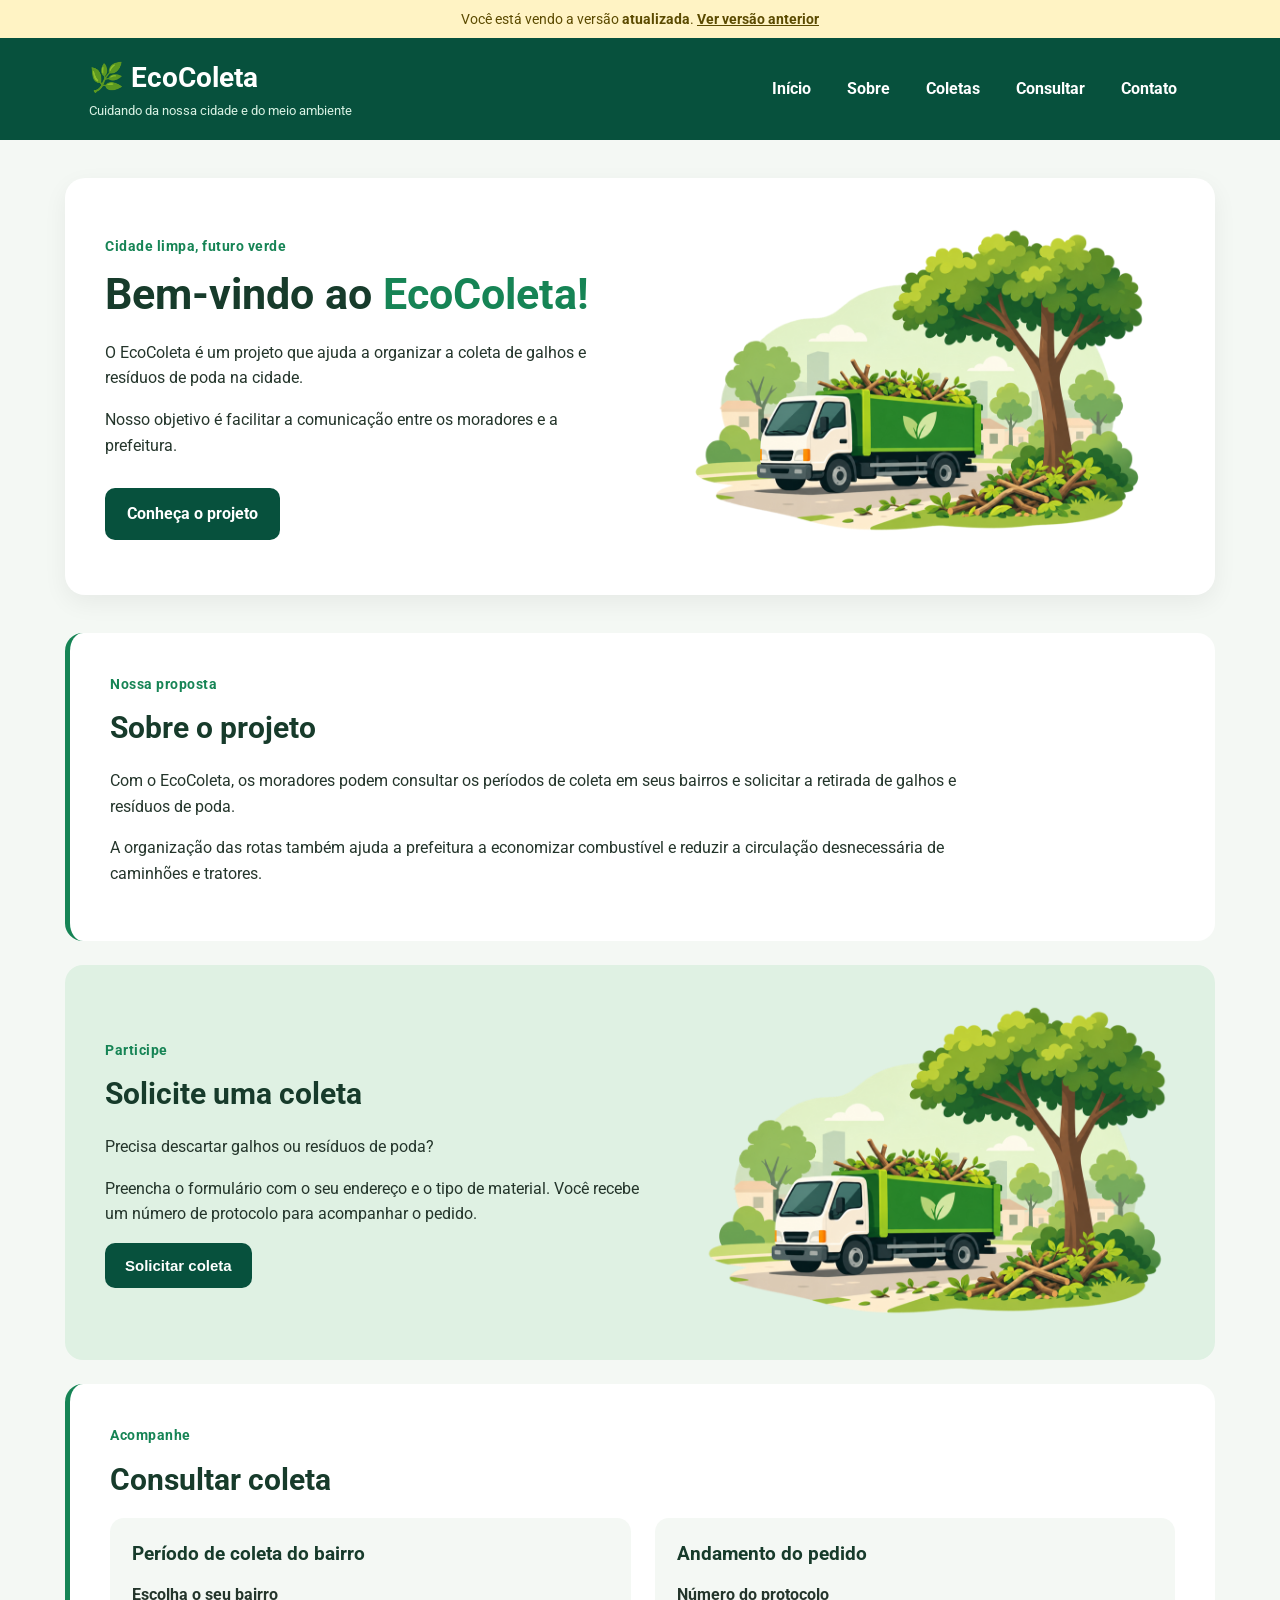
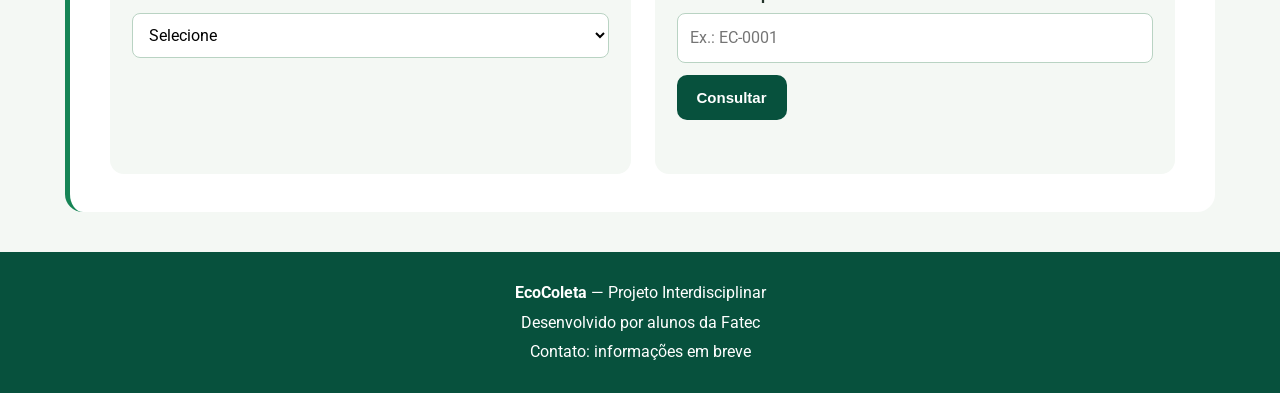
==== atualizado/index.html @ 5ade5754 "Add files via upload" ====
<!DOCTYPE html>
<html lang="pt-br">
<head>
    <meta charset="UTF-8">
    <meta name="viewport" content="width=device-width, initial-scale=1.0">
    <title>EcoColeta | Cuidando da nossa cidade</title>
    <link rel="stylesheet" href="style.css">
</head>
<body>
    <div class="aviso-versao">
        Você está vendo a versão <strong>atualizada</strong>. <a href="/">Ver versão anterior</a>
    </div>

    <header class="cabecalho" id="inicio">
        <div class="cabecalho-interno">
            <div class="marca">
                <h1>🌿 EcoColeta</h1>
                <p>Cuidando da nossa cidade e do meio ambiente</p>
            </div>
            <nav class="menu" aria-label="Menu principal">
                <a href="#inicio">Início</a>
                <a href="#sobre">Sobre</a>
                <a href="#coletas">Coletas</a>
                <a href="#consulta">Consultar</a>
                <a href="#contato">Contato</a>
            </nav>
        </div>
    </header>

    <main>
        <section class="conteudo" aria-labelledby="titulo-inicial">
            <div class="texto-inicial">
                <span class="destaque">Cidade limpa, futuro verde</span>
                <h2 id="titulo-inicial">Bem-vindo ao <span>EcoColeta!</span></h2>
                <p>O EcoColeta é um projeto que ajuda a organizar a coleta de galhos e resíduos de poda na cidade.</p>
                <p>Nosso objetivo é facilitar a comunicação entre os moradores e a prefeitura.</p>
                <a class="botao-principal" href="#sobre">Conheça o projeto</a>
            </div>
            <div class="imagem-inicial">
                <img src="caminhao.png" alt="Caminhão utilizado na coleta de resíduos de poda">
            </div>
        </section>

        <section class="sobre" id="sobre">
            <span class="destaque">Nossa proposta</span>
            <h2>Sobre o projeto</h2>
            <p>Com o EcoColeta, os moradores podem consultar os períodos de coleta em seus bairros e solicitar a retirada de galhos e resíduos de poda.</p>
            <p>A organização das rotas também ajuda a prefeitura a economizar combustível e reduzir a circulação desnecessária de caminhões e tratores.</p>
        </section>

        <section class="coleta" id="coletas">
            <div class="texto-coleta">
                <span class="destaque">Participe</span>
                <h2>Solicite uma coleta</h2>
                <p>Precisa descartar galhos ou resíduos de poda?</p>
                <p>Preencha o formulário com o seu endereço e o tipo de material. Você recebe um número de protocolo para acompanhar o pedido.</p>
                <button id="botao-coleta" type="button">Solicitar coleta</button>
            </div>
            <img src="caminhao.png" alt="Caminhão de coleta de galhos e folhas" class="imagem-coleta">
        </section>

        <section class="consulta" id="consulta">
            <span class="destaque">Acompanhe</span>
            <h2>Consultar coleta</h2>
            <div class="consulta-colunas">
                <div class="caixa">
                    <h3>Período de coleta do bairro</h3>
                    <label for="consulta-bairro">Escolha o seu bairro</label>
                    <select id="consulta-bairro">
                        <option value="">Selecione</option>
                    </select>
                    <p class="resultado" id="resultado-bairro" role="status"></p>
                </div>
                <div class="caixa">
                    <h3>Andamento do pedido</h3>
                    <label for="consulta-protocolo">Número do protocolo</label>
                    <input type="text" id="consulta-protocolo" placeholder="Ex.: EC-0001">
                    <button type="button" id="botao-protocolo">Consultar</button>
                    <p class="resultado" id="resultado-protocolo" role="status"></p>
                </div>
            </div>
        </section>
    </main>

    <dialog class="backfu" id="modal-coleta" aria-labelledby="titulo-coleta">
        <button id="fechar-coleta" type="button">Fechar</button>

        <div class="pagina-coleta">
            <section>
                <h1 class="solicitar" id="titulo-coleta">Solicitar coleta</h1>
                <h2>Informe o endereço e o material para organizar a retirada.</h2>

                <form class="formulario-coleta">
                    <label>
                        Nome completo
                        <input type="text" name="nome" autocomplete="name" required>
                    </label>

                    <label>
                        Telefone
                        <input type="tel" name="telefone" autocomplete="tel" placeholder="(00) 00000-0000" pattern="[0-9()\s\-]{10,15}" required>
                    </label>

                    <label>
                        Bairro
                        <select name="bairro" id="campo-bairro" required>
                            <option value="">Selecione</option>
                        </select>
                    </label>

                    <label>
                        Rua e número
                        <input type="text" name="endereco" autocomplete="street-address" required>
                    </label>

                    <label>
                        Tipo de resíduo
                        <select name="residuo" required>
                            <option value="">Selecione</option>
                            <option>Galhos e folhas</option>
                            <option>Somente galhos</option>
                            <option>Somente folhas</option>
                        </select>
                    </label>

                    <label>
                        Volume estimado
                        <select name="volume" required>
                            <option value="">Selecione</option>
                            <option>Pequeno</option>
                            <option>Médio</option>
                            <option>Grande</option>
                        </select>
                    </label>

                    <label class="linha-inteira">
                        Observações
                        <textarea name="observacoes" rows="3"></textarea>
                    </label>

                    <button class="linha-inteira botao-enviar" type="submit">Enviar solicitação</button>

                    <p class="retorno linha-inteira" role="status"></p>
                </form>
            </section>

            <aside class="como-funciona">
                <h2>Como funciona</h2>
                <ol>
                    <li>Informe onde estão os resíduos.</li>
                    <li>Consulte o período de coleta.</li>
                    <li>Acompanhe o andamento do pedido.</li>
                </ol>
            </aside>
        </div>
    </dialog>

    <footer class="rodape" id="contato">
        <p><strong>EcoColeta</strong> — Projeto Interdisciplinar</p>
        <p>Desenvolvido por alunos da Fatec</p>
        <p>Contato: informações em breve</p>
    </footer>

    <script src="script.js"></script>
</body>
</html>
---- atualizado/style.css ----
@import url('https://fonts.googleapis.com/css2?family=Roboto:wght@400;700&display=swap');

/* Estilos gerais */
* { box-sizing: border-box; }
html { scroll-behavior: smooth; }
body { margin: 0; font-family: 'Roboto', Arial, sans-serif; background: #f4f8f4; color: #24352b; line-height: 1.6; }

/* Cabeçalho e navegação */
.cabecalho { background: #07513d; color: white; }
.cabecalho-interno { max-width: 1150px; margin: auto; padding: 18px 24px; display: flex; align-items: center; justify-content: space-between; gap: 25px; }
.marca h1 { margin: 0; font-size: 28px; }
.marca p { margin: 0; font-size: 13px; color: #d9f2e4; }
.menu { display: flex; flex-wrap: wrap; gap: 8px; }
.menu a { color: white; text-decoration: none; padding: 9px 14px; border-radius: 9px; font-weight: bold; }
.menu a:hover, .menu a:focus-visible { background: #177c59; }

/* Apresentação inicial */
.conteudo { max-width: 1150px; margin: 38px auto; padding: 48px 40px; background: white; border-radius: 20px; display: flex; align-items: center; gap: 38px; box-shadow: 0 8px 24px rgba(0,0,0,.06); }
.texto-inicial { flex: 1; }
.destaque { color: #168455; font-weight: bold; font-size: 14px; letter-spacing: .5px; }
.texto-inicial h2 { font-size: 43px; line-height: 1.15; margin: 12px 0 20px; color: #173b2b; }
.texto-inicial h2 span { color: #168455; }
.texto-inicial p { max-width: 560px; }
.imagem-inicial { flex: 1; text-align: center; }
.imagem-inicial img { width: 100%; max-width: 470px; height: auto; }
.botao-principal { display: inline-block; background: #07513d; color: white; text-decoration: none; padding: 13px 22px; border-radius: 10px; margin-top: 14px; font-weight: bold; }
.botao-principal:hover { background: #177c59; }

/* Seções */
.sobre, .coleta { max-width: 1150px; margin: 24px auto; padding: 38px 40px; border-radius: 18px; }
.sobre { background: white; border-left: 5px solid #168455; }
.sobre h2, .coleta h2 { margin: 8px 0 14px; font-size: 30px; color: #173b2b; }
.sobre p { max-width: 850px; }
.coleta { background: #dff1e3; display: flex; align-items: center; gap: 30px; }
.texto-coleta { flex: 1; }
.imagem-coleta { width: 46%; max-width: 480px; height: auto; }
#botao-coleta, .botao-enviar, #botao-protocolo { background: #07513d; color: white; border: 0; border-radius: 10px; padding: 14px 20px; font-size: 15px; font-weight: bold; cursor: pointer; }
#botao-coleta:hover, .botao-enviar:hover, #botao-protocolo:hover { background: #177c59; }

/* Rodapé */
.rodape { background: #07513d; color: white; text-align: center; padding: 24px; margin-top: 40px; }
.rodape p { margin: 4px 0; }

/* Ajustes para telas menores */
@media (max-width: 760px) {
    .cabecalho-interno { flex-direction: column; text-align: center; }
    .menu { justify-content: center; }
    .conteudo, .coleta { flex-direction: column; }
    .conteudo, .sobre, .coleta { margin: 16px; padding: 28px 22px; }
    .texto-inicial h2 { font-size: 32px; }
    .imagem-inicial img, .imagem-coleta { width: 100%; }
    .coleta { align-items: stretch; }
}

/* Aviso da versão */
.aviso-versao { background: #fff3c4; color: #5b4a00; text-align: center; padding: 8px 16px; font-size: 14px; }
.aviso-versao a { color: #5b4a00; font-weight: bold; }

/* Consulta */
.consulta { max-width: 1150px; margin: 24px auto; padding: 38px 40px; background: white; border-radius: 18px; border-left: 5px solid #168455; }
.consulta h2 { margin: 8px 0 14px; font-size: 30px; color: #173b2b; }
.consulta-colunas { display: grid; grid-template-columns: 1fr 1fr; gap: 24px; }
.caixa { background: #f4f8f4; border-radius: 14px; padding: 22px; }
.caixa h3 { margin: 0 0 12px; color: #173b2b; }
.caixa label { display: block; font-weight: bold; margin-bottom: 6px; }
.caixa select, .caixa input { width: 100%; padding: 11px 12px; margin-bottom: 12px; border: 1px solid #b9d3c3; border-radius: 8px; font: inherit; background: white; }
.resultado { margin: 8px 0 0; color: #07513d; font-weight: bold; min-height: 24px; }

/* Modal de solicitação */
.backfu { background: #f4f5ef; border: 0; border-radius: 15px; padding: 30px 40px; width: min(900px, 94vw); max-height: 92vh; color: #24352b; }
.backfu::backdrop { background: rgba(7, 55, 40, .55); }
.solicitar { color: #074736; }
.backfu h1 { margin: 0 0 6px; }
.backfu section h2 { font-size: 16px; font-weight: normal; margin: 0 0 18px; }
#fechar-coleta { float: right; background: transparent; border: 1px solid #07513d; color: #07513d; border-radius: 8px; padding: 6px 14px; font-weight: bold; cursor: pointer; }
#fechar-coleta:hover { background: #07513d; color: white; }
.pagina-coleta { display: grid; grid-template-columns: 1.7fr 1fr; gap: 30px; clear: both; }
.formulario-coleta { display: grid; grid-template-columns: 1fr 1fr; gap: 14px 16px; }
.formulario-coleta label { display: block; font-weight: bold; font-size: 14px; }
.formulario-coleta input, .formulario-coleta select, .formulario-coleta textarea { display: block; width: 100%; margin-top: 5px; padding: 10px 12px; border: 1px solid #b9d3c3; border-radius: 8px; font: inherit; font-weight: normal; background: white; }
.linha-inteira { grid-column: 1 / -1; }
.retorno { margin: 0; color: #07513d; font-weight: bold; }
.como-funciona { background: #dff1e3; border-radius: 14px; padding: 8px 22px 18px; align-self: start; color: #074736; }
.como-funciona ol { padding-left: 20px; margin: 0; }

@media (max-width: 760px) {
    .consulta { margin: 16px; padding: 28px 22px; }
    .consulta-colunas, .pagina-coleta, .formulario-coleta { grid-template-columns: 1fr; }
    .backfu { padding: 20px 18px; }
}
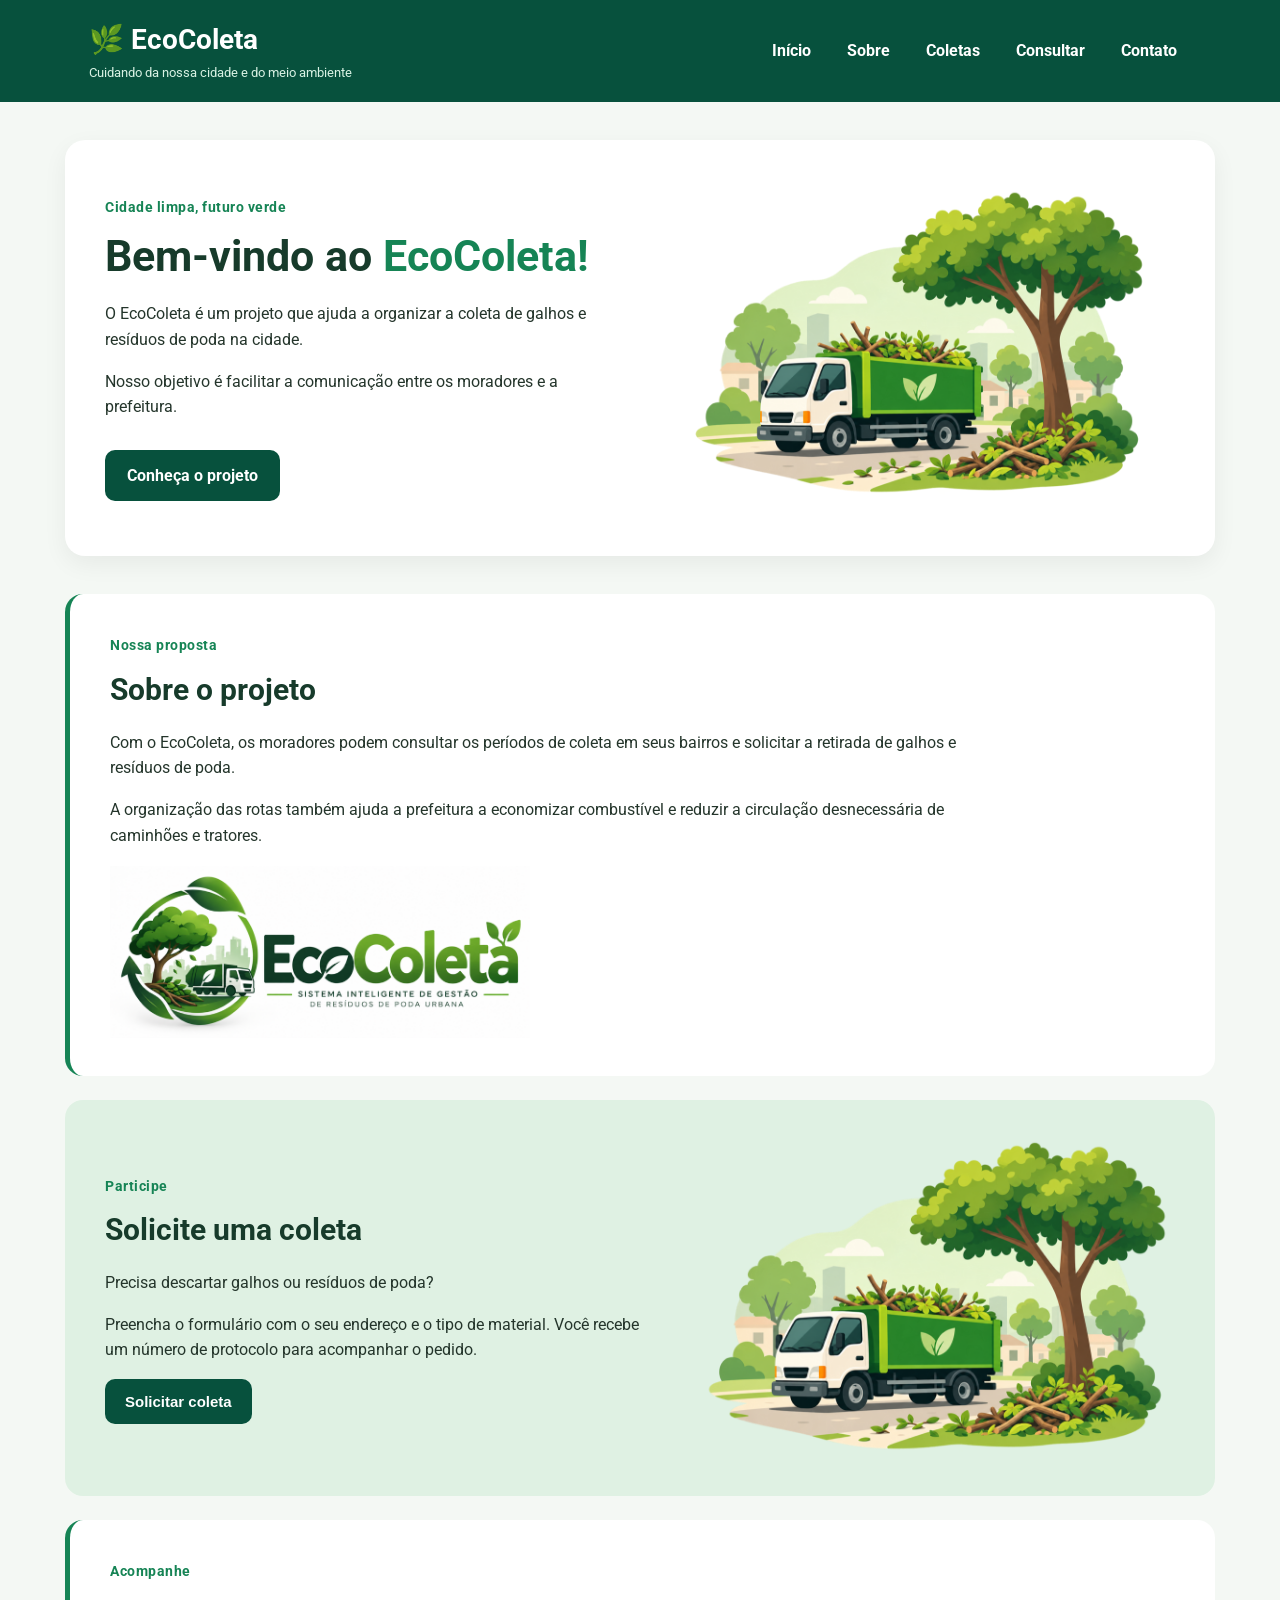
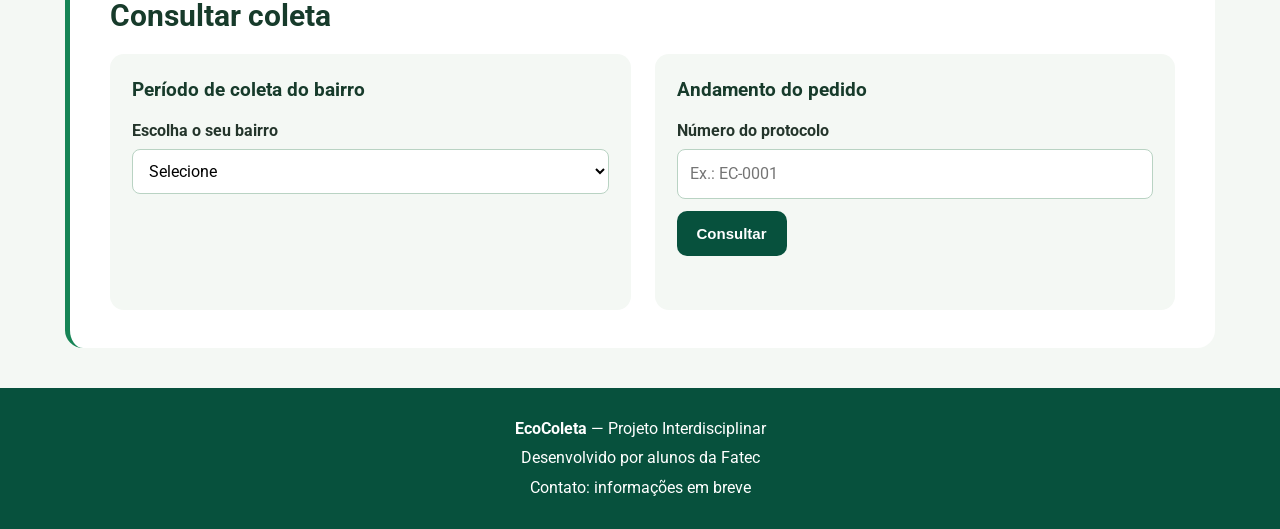
==== commit f0f58846: "Add files via upload" ====
--- a/atualizado/index.html
+++ b/atualizado/index.html
@@ -3,14 +3,12 @@
 <head>
     <meta charset="UTF-8">
     <meta name="viewport" content="width=device-width, initial-scale=1.0">
+    <meta name="description" content="EcoColeta: solicite a coleta de galhos e resíduos de poda e consulte o período de coleta do seu bairro.">
     <title>EcoColeta | Cuidando da nossa cidade</title>
+    <link rel="icon" href="data:image/svg+xml,%3Csvg xmlns='http://www.w3.org/2000/svg' viewBox='0 0 100 100'%3E%3Ctext y='.9em' font-size='90'%3E🌿%3C/text%3E%3C/svg%3E">
     <link rel="stylesheet" href="style.css">
 </head>
 <body>
-    <div class="aviso-versao">
-        Você está vendo a versão <strong>atualizada</strong>. <a href="/">Ver versão anterior</a>
-    </div>
-
     <header class="cabecalho" id="inicio">
         <div class="cabecalho-interno">
             <div class="marca">
@@ -46,6 +44,7 @@
             <h2>Sobre o projeto</h2>
             <p>Com o EcoColeta, os moradores podem consultar os períodos de coleta em seus bairros e solicitar a retirada de galhos e resíduos de poda.</p>
             <p>A organização das rotas também ajuda a prefeitura a economizar combustível e reduzir a circulação desnecessária de caminhões e tratores.</p>
+            <img src="logo.png" alt="Logo do EcoColeta, sistema inteligente de gestão de resíduos de poda urbana" class="logo-sobre">
         </section>
 
         <section class="coleta" id="coletas">
@@ -98,7 +97,7 @@
 
                     <label>
                         Telefone
-                        <input type="tel" name="telefone" autocomplete="tel" placeholder="(00) 00000-0000" pattern="[0-9()\s\-]{10,15}" required>
+                        <input type="tel" name="telefone" id="campo-telefone" autocomplete="tel" placeholder="(00) 00000-0000" pattern="\(\d{2}\) \d{4,5}-\d{4}" title="Use o formato (00) 00000-0000" maxlength="15" required>
                     </label>
 
                     <label>
--- a/atualizado/style.css
+++ b/atualizado/style.css
@@ -52,10 +52,6 @@
     .coleta { align-items: stretch; }
 }
 
-/* Aviso da versão */
-.aviso-versao { background: #fff3c4; color: #5b4a00; text-align: center; padding: 8px 16px; font-size: 14px; }
-.aviso-versao a { color: #5b4a00; font-weight: bold; }
-
 /* Consulta */
 .consulta { max-width: 1150px; margin: 24px auto; padding: 38px 40px; background: white; border-radius: 18px; border-left: 5px solid #168455; }
 .consulta h2 { margin: 8px 0 14px; font-size: 30px; color: #173b2b; }
@@ -83,7 +79,14 @@
 .como-funciona { background: #dff1e3; border-radius: 14px; padding: 8px 22px 18px; align-self: start; color: #074736; }
 .como-funciona ol { padding-left: 20px; margin: 0; }
 
+/* Logo na seção sobre */
+.logo-sobre { display: block; width: 100%; max-width: 420px; height: auto; margin-top: 18px; }
+
 @media (max-width: 760px) {
+    .menu { justify-content: center; gap: 2px; }
+    .menu a { padding: 8px 6px; font-size: 14px; }
+    .imagem-coleta { display: none; }
+    input, select, textarea { font-size: 16px; }
     .consulta { margin: 16px; padding: 28px 22px; }
     .consulta-colunas, .pagina-coleta, .formulario-coleta { grid-template-columns: 1fr; }
     .backfu { padding: 20px 18px; }
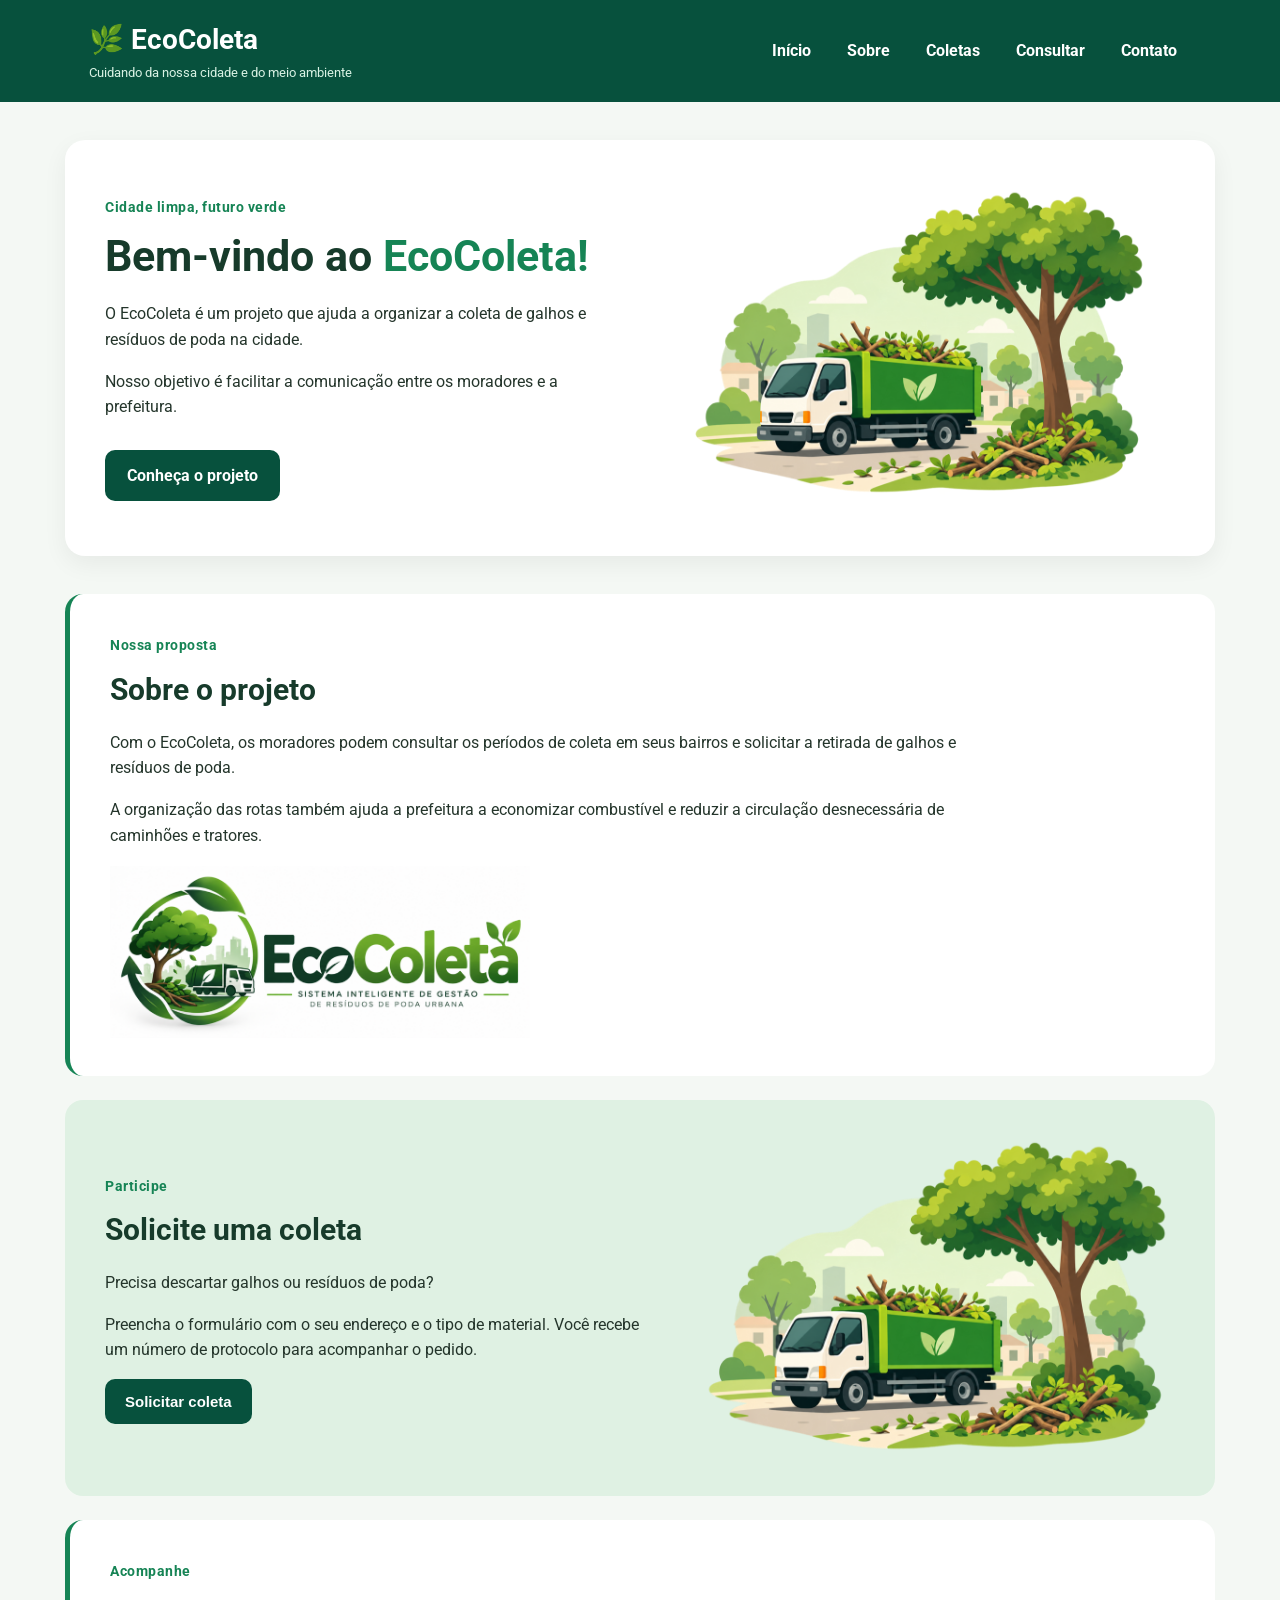
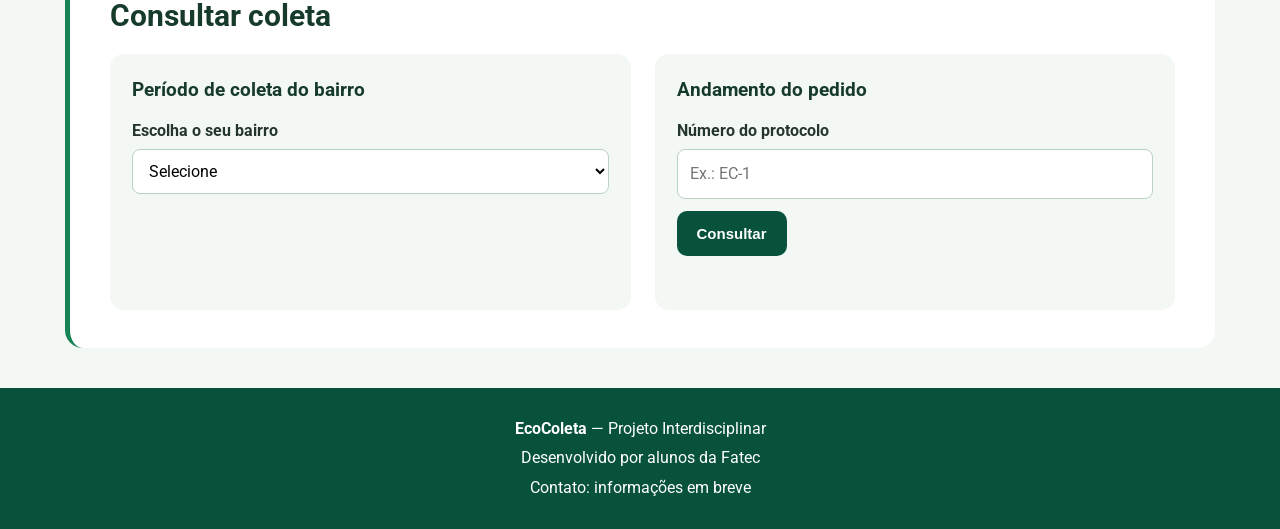
==== commit 6667842c: "Simplifica script e troca favicon por arquivo" ====
--- a/atualizado/index.html
+++ b/atualizado/index.html
@@ -5,8 +5,8 @@
     <meta name="viewport" content="width=device-width, initial-scale=1.0">
     <meta name="description" content="EcoColeta: solicite a coleta de galhos e resíduos de poda e consulte o período de coleta do seu bairro.">
     <title>EcoColeta | Cuidando da nossa cidade</title>
-    <link rel="icon" href="data:image/svg+xml,%3Csvg xmlns='http://www.w3.org/2000/svg' viewBox='0 0 100 100'%3E%3Ctext y='.9em' font-size='90'%3E🌿%3C/text%3E%3C/svg%3E">
-    <link rel="stylesheet" href="style.css">
+    <link rel="icon" href="/atualizado/favicon.png">
+    <link rel="stylesheet" href="/atualizado/style.css">
 </head>
 <body>
     <header class="cabecalho" id="inicio">
@@ -35,7 +35,7 @@
                 <a class="botao-principal" href="#sobre">Conheça o projeto</a>
             </div>
             <div class="imagem-inicial">
-                <img src="caminhao.png" alt="Caminhão utilizado na coleta de resíduos de poda">
+                <img src="/atualizado/caminhao.png" alt="Caminhão utilizado na coleta de resíduos de poda">
             </div>
         </section>
 
@@ -44,7 +44,7 @@
             <h2>Sobre o projeto</h2>
             <p>Com o EcoColeta, os moradores podem consultar os períodos de coleta em seus bairros e solicitar a retirada de galhos e resíduos de poda.</p>
             <p>A organização das rotas também ajuda a prefeitura a economizar combustível e reduzir a circulação desnecessária de caminhões e tratores.</p>
-            <img src="logo.png" alt="Logo do EcoColeta, sistema inteligente de gestão de resíduos de poda urbana" class="logo-sobre">
+            <img src="/atualizado/logo.png" alt="Logo do EcoColeta, sistema inteligente de gestão de resíduos de poda urbana" class="logo-sobre">
         </section>
 
         <section class="coleta" id="coletas">
@@ -55,7 +55,7 @@
                 <p>Preencha o formulário com o seu endereço e o tipo de material. Você recebe um número de protocolo para acompanhar o pedido.</p>
                 <button id="botao-coleta" type="button">Solicitar coleta</button>
             </div>
-            <img src="caminhao.png" alt="Caminhão de coleta de galhos e folhas" class="imagem-coleta">
+            <img src="/atualizado/caminhao.png" alt="Caminhão de coleta de galhos e folhas" class="imagem-coleta">
         </section>
 
         <section class="consulta" id="consulta">
@@ -73,7 +73,7 @@
                 <div class="caixa">
                     <h3>Andamento do pedido</h3>
                     <label for="consulta-protocolo">Número do protocolo</label>
-                    <input type="text" id="consulta-protocolo" placeholder="Ex.: EC-0001">
+                    <input type="text" id="consulta-protocolo" placeholder="Ex.: EC-1">
                     <button type="button" id="botao-protocolo">Consultar</button>
                     <p class="resultado" id="resultado-protocolo" role="status"></p>
                 </div>
@@ -97,7 +97,7 @@
 
                     <label>
                         Telefone
-                        <input type="tel" name="telefone" id="campo-telefone" autocomplete="tel" placeholder="(00) 00000-0000" pattern="\(\d{2}\) \d{4,5}-\d{4}" title="Use o formato (00) 00000-0000" maxlength="15" required>
+                        <input type="tel" name="telefone" autocomplete="tel" placeholder="11999999999" pattern="[0-9]{10,11}" title="Digite só os números, com DDD" required>
                     </label>
 
                     <label>
@@ -160,6 +160,6 @@
         <p>Contato: informações em breve</p>
     </footer>
 
-    <script src="script.js"></script>
+    <script src="/atualizado/script.js"></script>
 </body>
 </html>
--- a/atualizado/style.css
+++ b/atualizado/style.css
@@ -63,7 +63,7 @@
 .resultado { margin: 8px 0 0; color: #07513d; font-weight: bold; min-height: 24px; }
 
 /* Modal de solicitação */
-.backfu { background: #f4f5ef; border: 0; border-radius: 15px; padding: 30px 40px; width: min(900px, 94vw); max-height: 92vh; color: #24352b; }
+.backfu { background: #f4f5ef; border: 0; border-radius: 15px; padding: 30px 40px; width: 90%; max-width: 900px; max-height: 92vh; color: #24352b; }
 .backfu::backdrop { background: rgba(7, 55, 40, .55); }
 .solicitar { color: #074736; }
 .backfu h1 { margin: 0 0 6px; }
